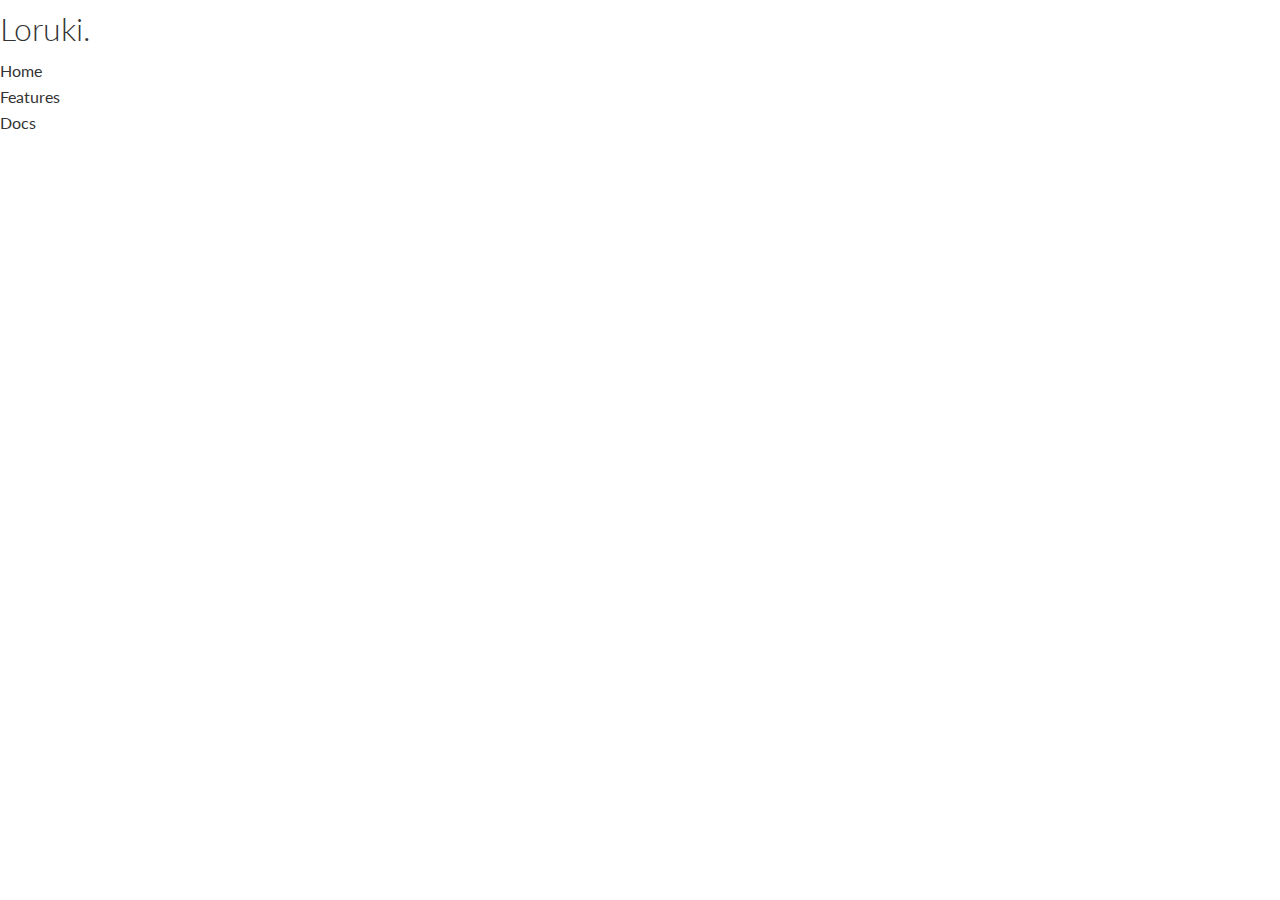
==== index.html @ 1c299499 "Basics styles and navbar" ====
<!DOCTYPE html>
<html lang="en">
<head>
    <meta charset="UTF-8">
    <meta name="viewport" content="width=device-width, initial-scale=1.0">
    <title>Loruki | Cloud Hostin for Everyone</title>
    <!-- css -->
    <link rel="stylesheet" href="css/style.css">
    <!-- font awesome -->
    <link rel="stylesheet" href="https://cdnjs.cloudflare.com/ajax/libs/font-awesome/5.15.1/css/all.min.css" integrity="sha512-+4zCK9k+qNFUR5X+cKL9EIR+ZOhtIloNl9GIKS57V1MyNsYpYcUrUeQc9vNfzsWfV28IaLL3i96P9sdNyeRssA==" crossorigin="anonymous" />
</head>
<body>
    <!-- Navbar -->
    <div class="navbar">
        <div class="container">
            <h1 class="logo">Loruki.</h1>
            <ul>
                <li><a href="index.html">Home</a></li>
                <li><a href="features.html">Features</a></li>
                <li><a href="docs.html">Docs</a></li>
            </ul>
        </div>
    </div>
</body>
</html>
---- css/style.css ----
@import url("https://fonts.googleapis.com/css2?family=Lato:wght@300&display=swap");

* {
  box-sizing: border-box;
  padding: 0;
  margin: 0;
}

body {
  font-family: "Lato", sans-serif;
  color: #333;
  line-height: 1.6;
}

ul {
  list-style-type: none;
}

a {
  text-decoration: none;
  color: #333;
}

h1,
h2 {
  font-weight: 300;
  line-height: 1.2;
  margin: 10px 0;
}

p {
  margin: 10px 0;
}

img {
  width: 100%;
}
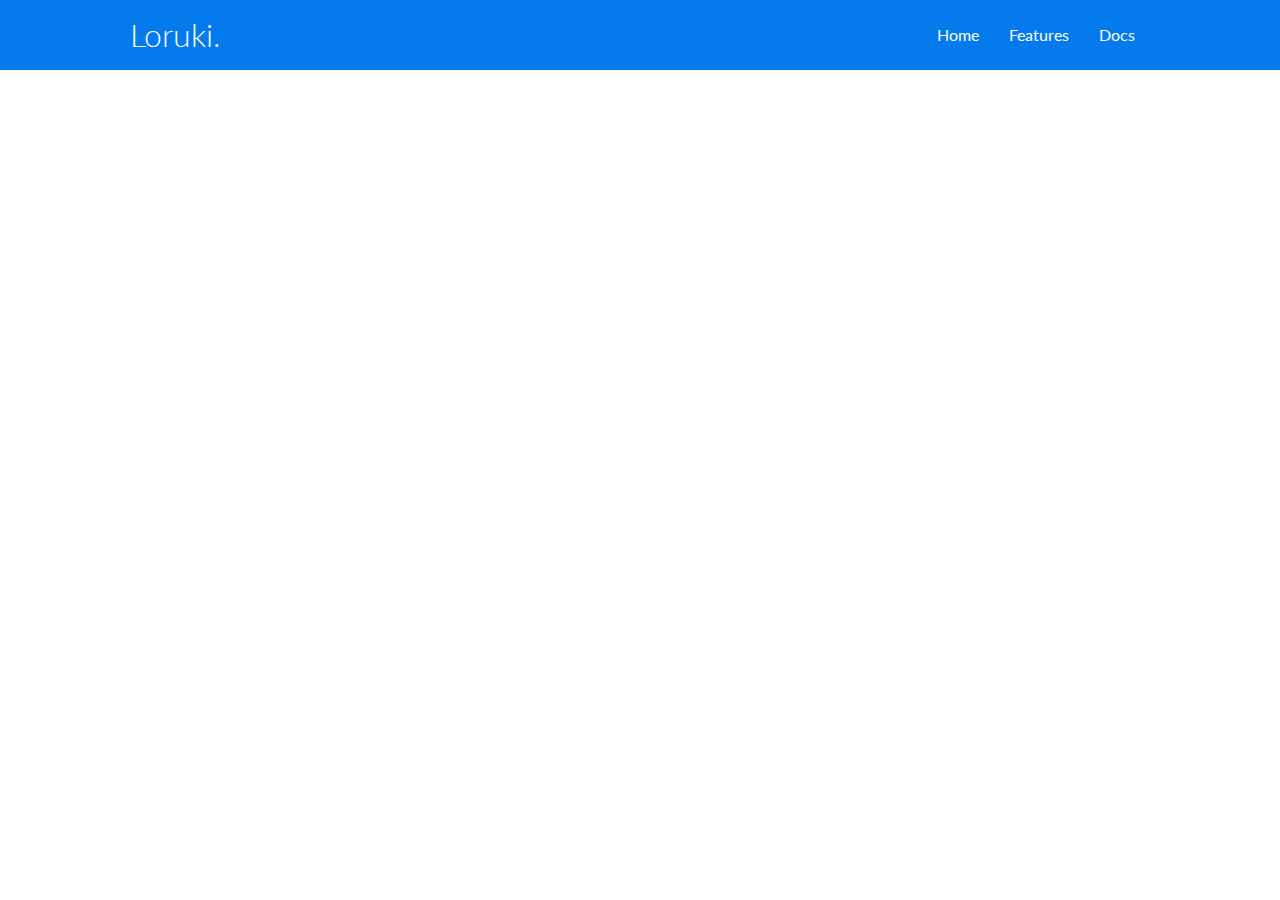
==== commit 664a13f2: "Adding navbar styling" ====
--- a/index.html
+++ b/index.html
@@ -12,7 +12,7 @@
 <body>
     <!-- Navbar -->
     <div class="navbar">
-        <div class="container">
+        <div class="container flex">
             <h1 class="logo">Loruki.</h1>
             <ul>
                 <li><a href="index.html">Home</a></li>
--- a/css/style.css
+++ b/css/style.css
@@ -35,3 +35,41 @@
 img {
   width: 100%;
 }
+
+.navbar {
+  background-color: #047aed;
+  color: #fff;
+  height: 70px;
+}
+
+.navbar ul {
+  display: flex;
+}
+
+.navbar a {
+  color: #fff;
+  padding: 10px;
+  margin: 0 5px;
+}
+
+.navbar a:hover {
+  border-bottom: 2px #fff solid;
+}
+
+.navbar .flex {
+  justify-content: space-between;
+}
+
+.container {
+  max-width: 1100px;
+  margin: 0 auto;
+  overflow: auto;
+  padding: 0 40px;
+}
+
+.flex {
+  display: flex;
+  justify-content: center;
+  align-items: center;
+  height: 100%;
+}
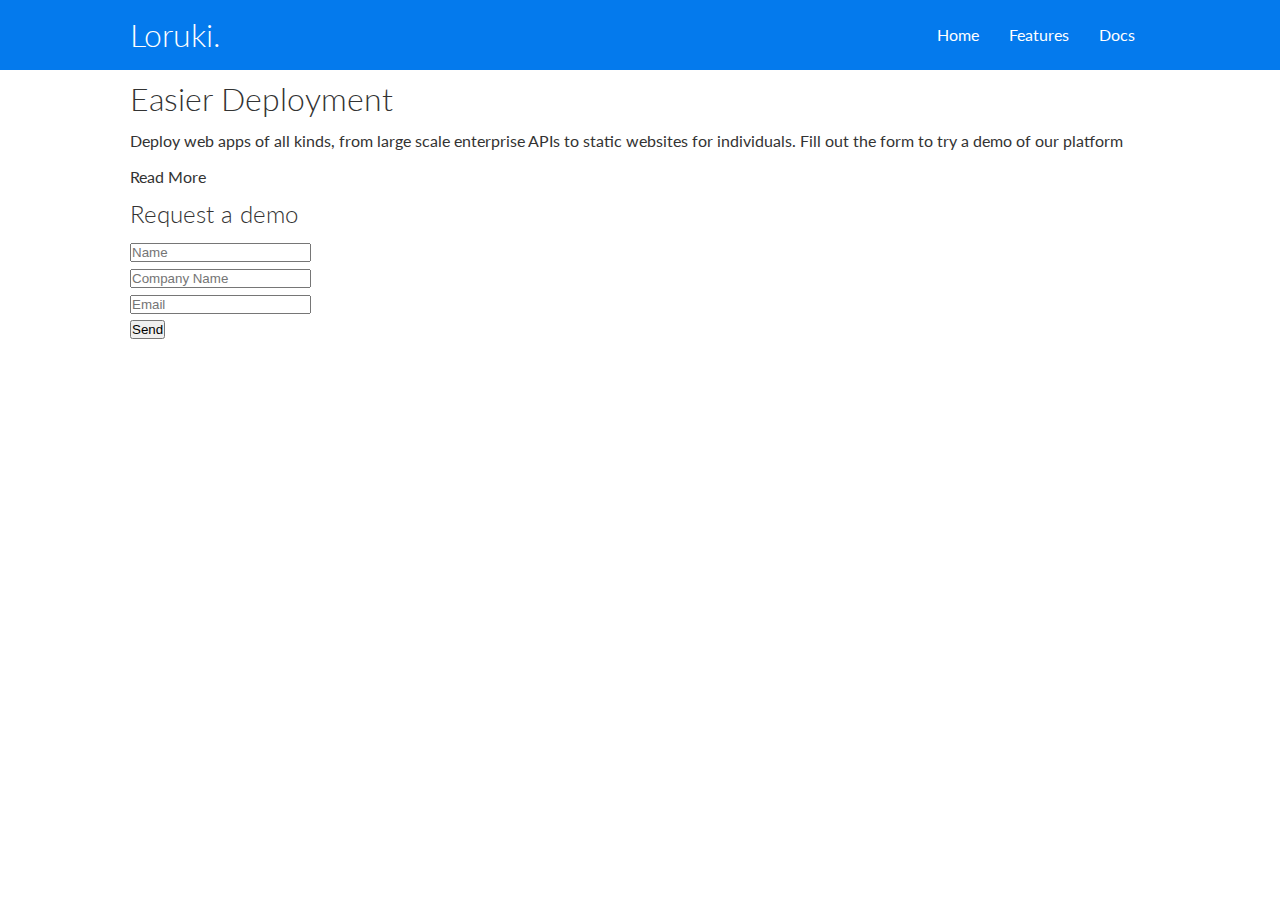
==== commit 1243f0be: "Setting up showcase in html" ====
--- a/index.html
+++ b/index.html
@@ -21,5 +21,35 @@
             </ul>
         </div>
     </div>
+
+    <!-- Show case -->
+    <section class="showcase">
+        <div class="container grid">
+            <div class="showcase-text">
+                <h1>Easier Deployment</h1>
+                <p>Deploy web apps of all kinds, from large scale enterprise APIs to static websites for individuals. Fill out the form to try a demo of our platform</p>
+                <a href="features.html" class="btn btn-outline">Read More</a>
+            </div>
+
+            <div class="showcase-form card">
+                <h2>Request a demo</h2>
+                <form>
+                    <div class="form-control">
+                        <input type="text" name="name" placeholder="Name" required>
+                    </div>
+                    <div class="form-control">
+                        <input type="text" name="company" placeholder="Company Name" required>
+                    </div>
+
+                    <div class="form-control">
+                        <input type="email" name="email" placeholder="Email" required>
+                    </div>
+                    <input type="submit" value="Send" class="btn btn-primary">
+                </form>
+            </div>
+        </div>
+
+
+    </section>
 </body>
 </html>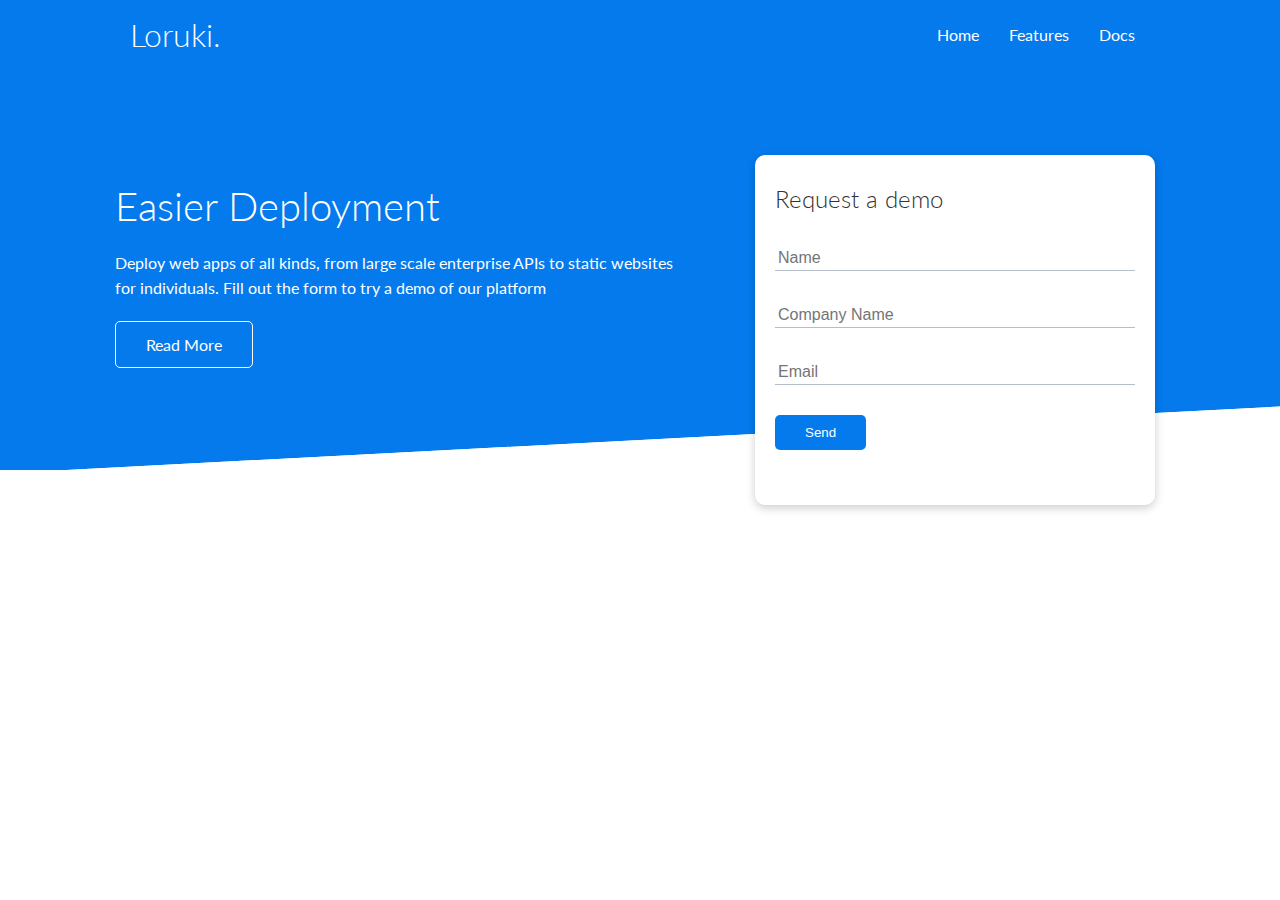
==== commit 040462a9: "Moving some css to utilities" ====
--- a/index.html
+++ b/index.html
@@ -5,6 +5,7 @@
     <meta name="viewport" content="width=device-width, initial-scale=1.0">
     <title>Loruki | Cloud Hostin for Everyone</title>
     <!-- css -->
+    <link rel="stylesheet" href="css/utilities.css">
     <link rel="stylesheet" href="css/style.css">
     <!-- font awesome -->
     <link rel="stylesheet" href="https://cdnjs.cloudflare.com/ajax/libs/font-awesome/5.15.1/css/all.min.css" integrity="sha512-+4zCK9k+qNFUR5X+cKL9EIR+ZOhtIloNl9GIKS57V1MyNsYpYcUrUeQc9vNfzsWfV28IaLL3i96P9sdNyeRssA==" crossorigin="anonymous" />
--- a/css/utilities.css
+++ b/css/utilities.css
@@ -0,0 +1,145 @@
+/* Utilities */
+.container {
+  max-width: 1100px;
+  margin: 0 auto;
+  overflow: auto;
+  padding: 0 40px;
+}
+
+.card {
+  background-color: #fff;
+  color: #333;
+  border-radius: 10px;
+  box-shadow: 0 3px 10px rgba(0, 0, 0, 0.2);
+  padding: 20px;
+  margin: 10px;
+}
+
+.btn {
+  display: inline-block;
+  padding: 10px 30px;
+  background-color: var(--primary-color);
+  color: #fff;
+  cursor: pointer;
+  border: none;
+  border-radius: 5px;
+}
+
+.btn-outline {
+  background-color: transparent;
+  border: 1px solid #fff;
+}
+
+.btn:hover {
+  transform: scale(0.98);
+}
+
+.text-center {
+  text-align: center;
+}
+
+.flex {
+  display: flex;
+  justify-content: center;
+  align-items: center;
+  height: 100%;
+}
+
+.grid {
+  display: grid;
+  grid-template-columns: repeat(2, 1fr);
+  gap: 20px;
+  justify-content: center;
+  align-items: center;
+  height: 100%;
+}
+
+.grid-3 {
+  grid-template-columns: repeat(3, 1fr);
+}
+
+/* Margins */
+.my-1 {
+  margin: 1rem 0;
+}
+
+.my-2 {
+  margin: 1.5rem 0;
+}
+
+.my-3 {
+  margin: 2rem 0;
+}
+
+.my-4 {
+  margin: 3rem 0;
+}
+
+.my-5 {
+  margin: 4rem 0;
+}
+
+.m-1 {
+  margin: 1rem;
+}
+
+.m-2 {
+  margin: 1.5rem;
+}
+
+.m-3 {
+  margin: 2rem;
+}
+
+.m-4 {
+  margin: 3rem;
+}
+
+.m-5 {
+  margin: 4rem;
+}
+
+/* Padding */
+.py-1 {
+  padding: 1rem 0;
+}
+
+.py-2 {
+  padding: 1.5rem 0;
+}
+
+.py-3 {
+  padding: 2rem 0;
+}
+
+.py-4 {
+  padding: 3rem 0;
+}
+
+.py-5 {
+  padding: 4rem 0;
+}
+
+.py-1 {
+  padding: 1rem 0;
+}
+
+.p-1 {
+  padding: 1.5rem;
+}
+
+.p-2 {
+  padding: 1.5rem;
+}
+
+.p-3 {
+  padding: 2rem;
+}
+
+.p-4 {
+  padding: 3rem;
+}
+
+.p-5 {
+  padding: 4rem;
+}
--- a/css/style.css
+++ b/css/style.css
@@ -1,4 +1,8 @@
 @import url("https://fonts.googleapis.com/css2?family=Lato:wght@300&display=swap");
+
+:root {
+  --primary-color: #047aed;
+}
 
 * {
   box-sizing: border-box;
@@ -36,8 +40,9 @@
   width: 100%;
 }
 
+/* Navbar */
 .navbar {
-  background-color: #047aed;
+  background-color: var(--primary-color);
   color: #fff;
   height: 70px;
 }
@@ -60,11 +65,104 @@
   justify-content: space-between;
 }
 
+/* Showcase */
+.showcase {
+  height: 400px;
+  background-color: var(--primary-color);
+  color: #fff;
+  position: relative;
+}
+
+.showcase h1 {
+  font-size: 40px;
+}
+
+.showcase p {
+  margin: 20px 0;
+}
+
+.showcase .grid {
+  overflow: visible;
+  grid-template-columns: 55% 45%;
+  gap: 30px;
+}
+
+.showcase-form {
+  position: relative;
+  top: 60px;
+  height: 350px;
+  width: 400px;
+  padding: 40px;
+  z-index: 100;
+  justify-self: flex-end;
+}
+
+.showcase-form .form-control {
+  margin: 30px 0;
+}
+
+.showcase-form input[type="text"],
+.showcase-form input[type="email"] {
+  border: 0;
+  border-bottom: 1px solid #b4becb;
+  width: 100%;
+  padding: 3px;
+  font-size: 16px;
+}
+
+.showcase-form input:focus {
+  outline: none;
+}
+
+.showcase::before,
+.showcase::after {
+  content: "";
+  position: absolute;
+  height: 100px;
+  bottom: -70px;
+  right: 0;
+  left: 0;
+  background-color: #fff;
+  transform: skewY(-3deg);
+  -webkit-transform: skewY(-3deg);
+  -moz-transform: skewY(-3deg);
+  -ms-transform: skewY(-3deg);
+}
+
+/* Utilities */
 .container {
   max-width: 1100px;
   margin: 0 auto;
   overflow: auto;
   padding: 0 40px;
+}
+
+.card {
+  background-color: #fff;
+  color: #333;
+  border-radius: 10px;
+  box-shadow: 0 3px 10px rgba(0, 0, 0, 0.2);
+  padding: 20px;
+  margin: 10px;
+}
+
+.btn {
+  display: inline-block;
+  padding: 10px 30px;
+  background-color: var(--primary-color);
+  color: #fff;
+  cursor: pointer;
+  border: none;
+  border-radius: 5px;
+}
+
+.btn-outline {
+  background-color: transparent;
+  border: 1px solid #fff;
+}
+
+.btn:hover {
+  transform: scale(0.98);
 }
 
 .flex {
@@ -73,3 +171,12 @@
   align-items: center;
   height: 100%;
 }
+
+.grid {
+  display: grid;
+  grid-template-columns: repeat(2, 1fr);
+  gap: 20px;
+  justify-content: center;
+  align-items: center;
+  height: 100%;
+}
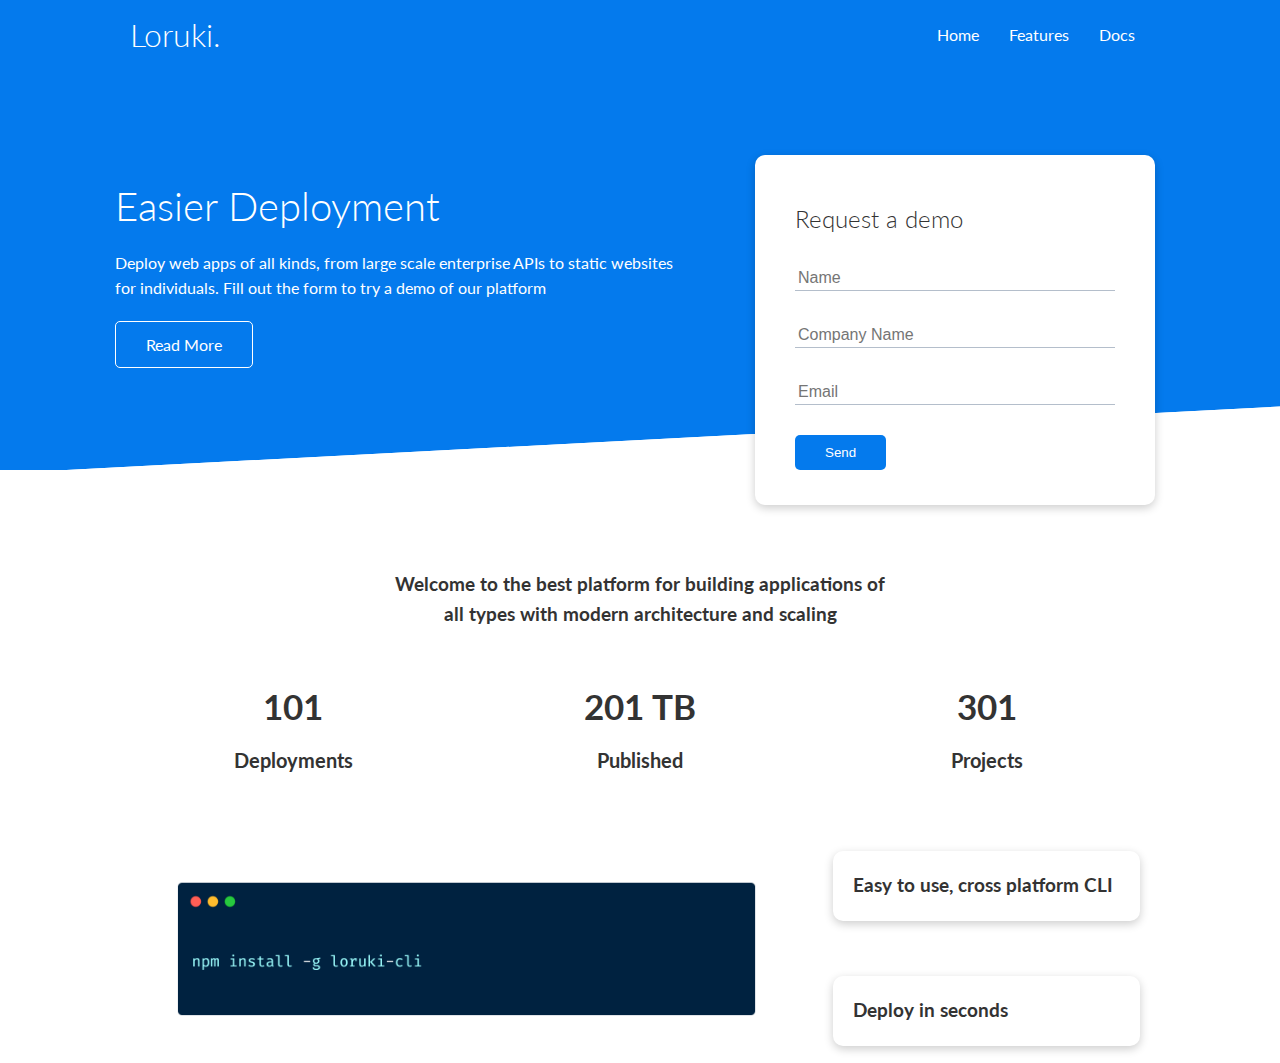
==== commit d121b1b0: "Wrapping up stats and moving to cli" ====
--- a/index.html
+++ b/index.html
@@ -52,5 +52,49 @@
 
 
     </section>
+
+    <!-- Stats -->
+    <section class="stats">
+        <div class="container">
+            <h3 class="stats-heading text-center my-1">
+                Welcome to the best platform for building applications of all types with modern architecture and scaling
+            </h3>
+
+            <div class="grid grid-3 text-center my-4">
+                <div>
+                    <i class="fas fa-server fa-3x"></i>
+                    <h3>101</h3>
+                    <p class="text-secondary">Deployments</p>
+                </div>                
+
+                <div>
+                    <i class="fas fa-upload fa-3x"></i>
+                    <h3>201 TB</h3>
+                    <p class="text-secondary">Published</p>
+                </div>
+
+                <div>
+                    <i class="fas fa-project-diagram fa-3x"></i>
+                    <h3>301</h3>
+                    <p class="text-secondary">Projects</p>
+                </div>
+                
+            </div>
+        </div>
+    </section>
+
+    <!-- CLI -->
+    <section class="cli">
+        <div class="container grid">
+            <img src="images/cli.png" alt="">
+            <div class="card">
+                <h3>Easy to use, cross platform CLI</h3>
+            </div>
+
+            <div class="card">
+                <h3>Deploy in seconds</h3>
+            </div>
+        </div>
+    </section>
 </body>
 </html>--- a/css/style.css
+++ b/css/style.css
@@ -129,54 +129,32 @@
   -ms-transform: skewY(-3deg);
 }
 
-/* Utilities */
-.container {
-  max-width: 1100px;
-  margin: 0 auto;
-  overflow: auto;
-  padding: 0 40px;
+/* Stats */
+.stats {
+  padding-top: 100px;
 }
 
-.card {
-  background-color: #fff;
-  color: #333;
-  border-radius: 10px;
-  box-shadow: 0 3px 10px rgba(0, 0, 0, 0.2);
-  padding: 20px;
-  margin: 10px;
+.stats-heading {
+  max-width: 500px;
+  margin: auto;
 }
 
-.btn {
-  display: inline-block;
-  padding: 10px 30px;
-  background-color: var(--primary-color);
-  color: #fff;
-  cursor: pointer;
-  border: none;
-  border-radius: 5px;
+.stats .grid h3 {
+  font-size: 35px;
 }
 
-.btn-outline {
-  background-color: transparent;
-  border: 1px solid #fff;
+.stats .grid p {
+  font-size: 20px;
+  font-weight: bold;
 }
 
-.btn:hover {
-  transform: scale(0.98);
+/* CLI */
+.cli .grid {
+  grid-template-columns: repeat(3, 1fr);
+  grid-template-rows: repeat(2, 1fr);
 }
 
-.flex {
-  display: flex;
-  justify-content: center;
-  align-items: center;
-  height: 100%;
+.cli .grid > *:first-child {
+  grid-column: 1 / span 2;
+  grid-row: 1 / span 2;
 }
-
-.grid {
-  display: grid;
-  grid-template-columns: repeat(2, 1fr);
-  gap: 20px;
-  justify-content: center;
-  align-items: center;
-  height: 100%;
-}
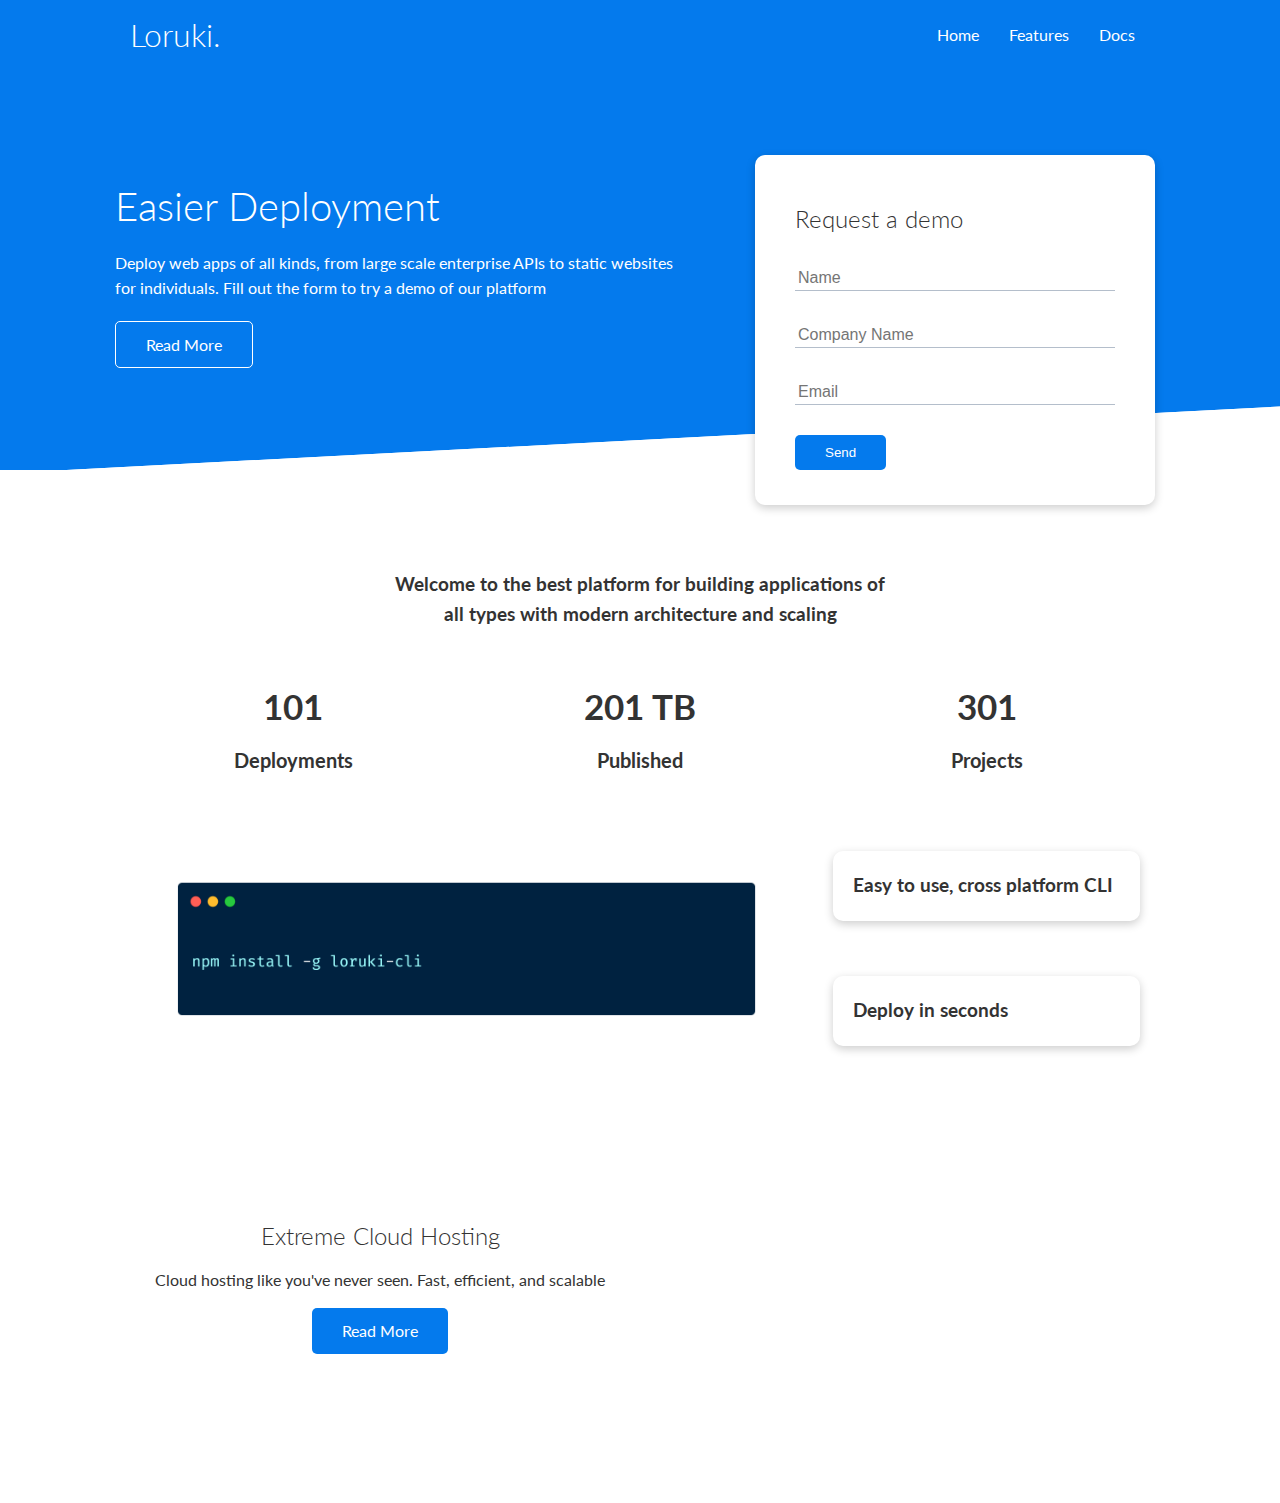
==== commit a160cbd1: "Adding cloud section" ====
--- a/index.html
+++ b/index.html
@@ -96,5 +96,18 @@
             </div>
         </div>
     </section>
+
+    <!-- Cloud -->
+    <section class="cloud bg-primary my-2 py-2">
+        <div class="container grid">
+            <div class="text-center">
+                <h2 class="lg">Extreme Cloud Hosting</h2>
+                <p class="lead my-1">Cloud hosting like you've never seen. Fast, efficient, and scalable</p>
+                <a href="features.html" class="btn btn-dark">Read More</a>
+            </div>
+            <!-- image -->
+            <img src="images/cloud.png" alt="">
+        </div>
+    </section>
 </body>
 </html>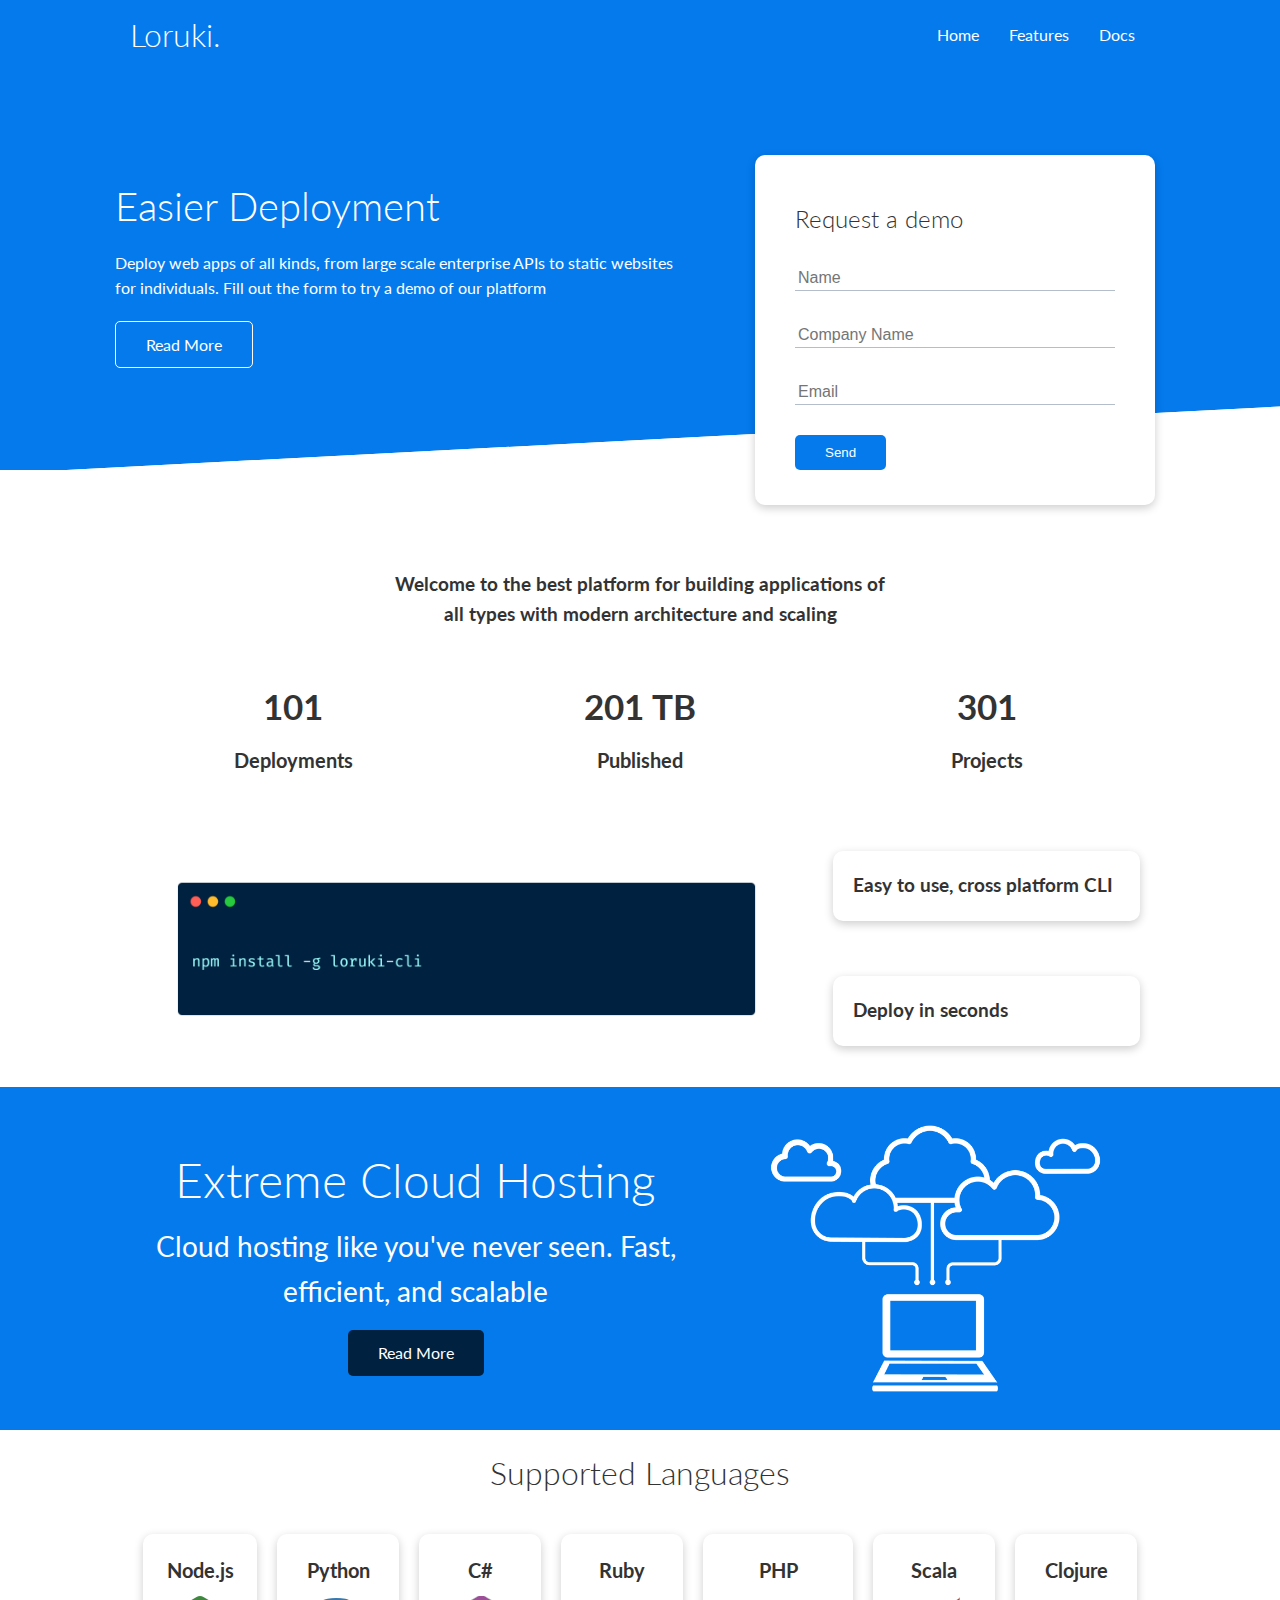
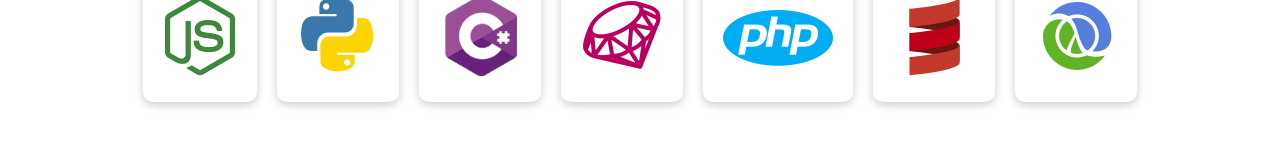
==== commit 45abff76: "Content and style for languages section" ====
--- a/index.html
+++ b/index.html
@@ -109,5 +109,42 @@
             <img src="images/cloud.png" alt="">
         </div>
     </section>
+
+    <!-- Languages -->
+    <section class="languages">
+        <h2 class="md text-center my-2">
+            Supported Languages
+        </h2>
+        <div class="container flex">
+            <div class="card">
+                <h4>Node.js</h4>
+                <img src="images/logos/node.png" alt="">
+            </div>
+            <div class="card">
+                <h4>Python</h4>
+                <img src="images/logos/python.png" alt="">
+              </div>
+              <div class="card">
+                <h4>C#</h4>
+                <img src="images/logos/csharp.png" alt="">
+              </div>
+              <div class="card">
+                <h4>Ruby</h4>
+                <img src="images/logos/ruby.png" alt="">
+              </div>
+              <div class="card">
+                <h4>PHP</h4>
+                <img src="images/logos/php.png" alt="">
+              </div>
+              <div class="card">
+                <h4>Scala</h4>
+                <img src="images/logos/scala.png" alt="">
+              </div>
+              <div class="card">
+                <h4>Clojure</h4>
+                <img src="images/logos/clojure.png" alt="">
+              </div>
+        </div>
+    </section>
 </body>
 </html>--- a/css/utilities.css
+++ b/css/utilities.css
@@ -32,6 +32,52 @@
 
 .btn:hover {
   transform: scale(0.98);
+}
+
+/* background and colored buttons */
+.bg-primary,
+.btn-primary {
+  background-color: var(--primary-color);
+  color: #fff;
+}
+
+.bg-secondary,
+.btn-secondary {
+  background-color: var(--secondary-color);
+  color: #fff;
+}
+
+.bg-dark,
+.btn-dark {
+  background-color: var(--dark-color);
+  color: #fff;
+}
+
+.bg-light,
+.btn-light {
+  background-color: var(--light-color);
+  color: #333;
+}
+
+/* Text sizes */
+.lead {
+  font-size: 28px;
+}
+
+.sm {
+  font-size: 1rem;
+}
+
+.md {
+  font-size: 2rem;
+}
+
+.lg {
+  font-size: 3rem;
+}
+
+.xl {
+  font-size: 4rem;
 }
 
 .text-center {
--- a/css/style.css
+++ b/css/style.css
@@ -2,6 +2,9 @@
 
 :root {
   --primary-color: #047aed;
+  --secondary-color: #1c3fa8;
+  --dark-color: #002240;
+  --light-color: #f4f4f4;
 }
 
 * {
@@ -158,3 +161,28 @@
   grid-column: 1 / span 2;
   grid-row: 1 / span 2;
 }
+
+/* Cloud */
+.cloud .grid {
+  grid-template-columns: 4fr 3fr;
+}
+
+/* Languages */
+.languages .flex {
+  flex-wrap: wrap;
+}
+
+.languages .card {
+  text-align: center;
+  margin: 18px 10px 40px;
+  transition: transform 0.2s ease-in;
+}
+
+.languages .card h4 {
+  font-size: 20px;
+  margin-bottom: 10px;
+}
+
+.languages .card:hover {
+  transform: translateY(-10px);
+}
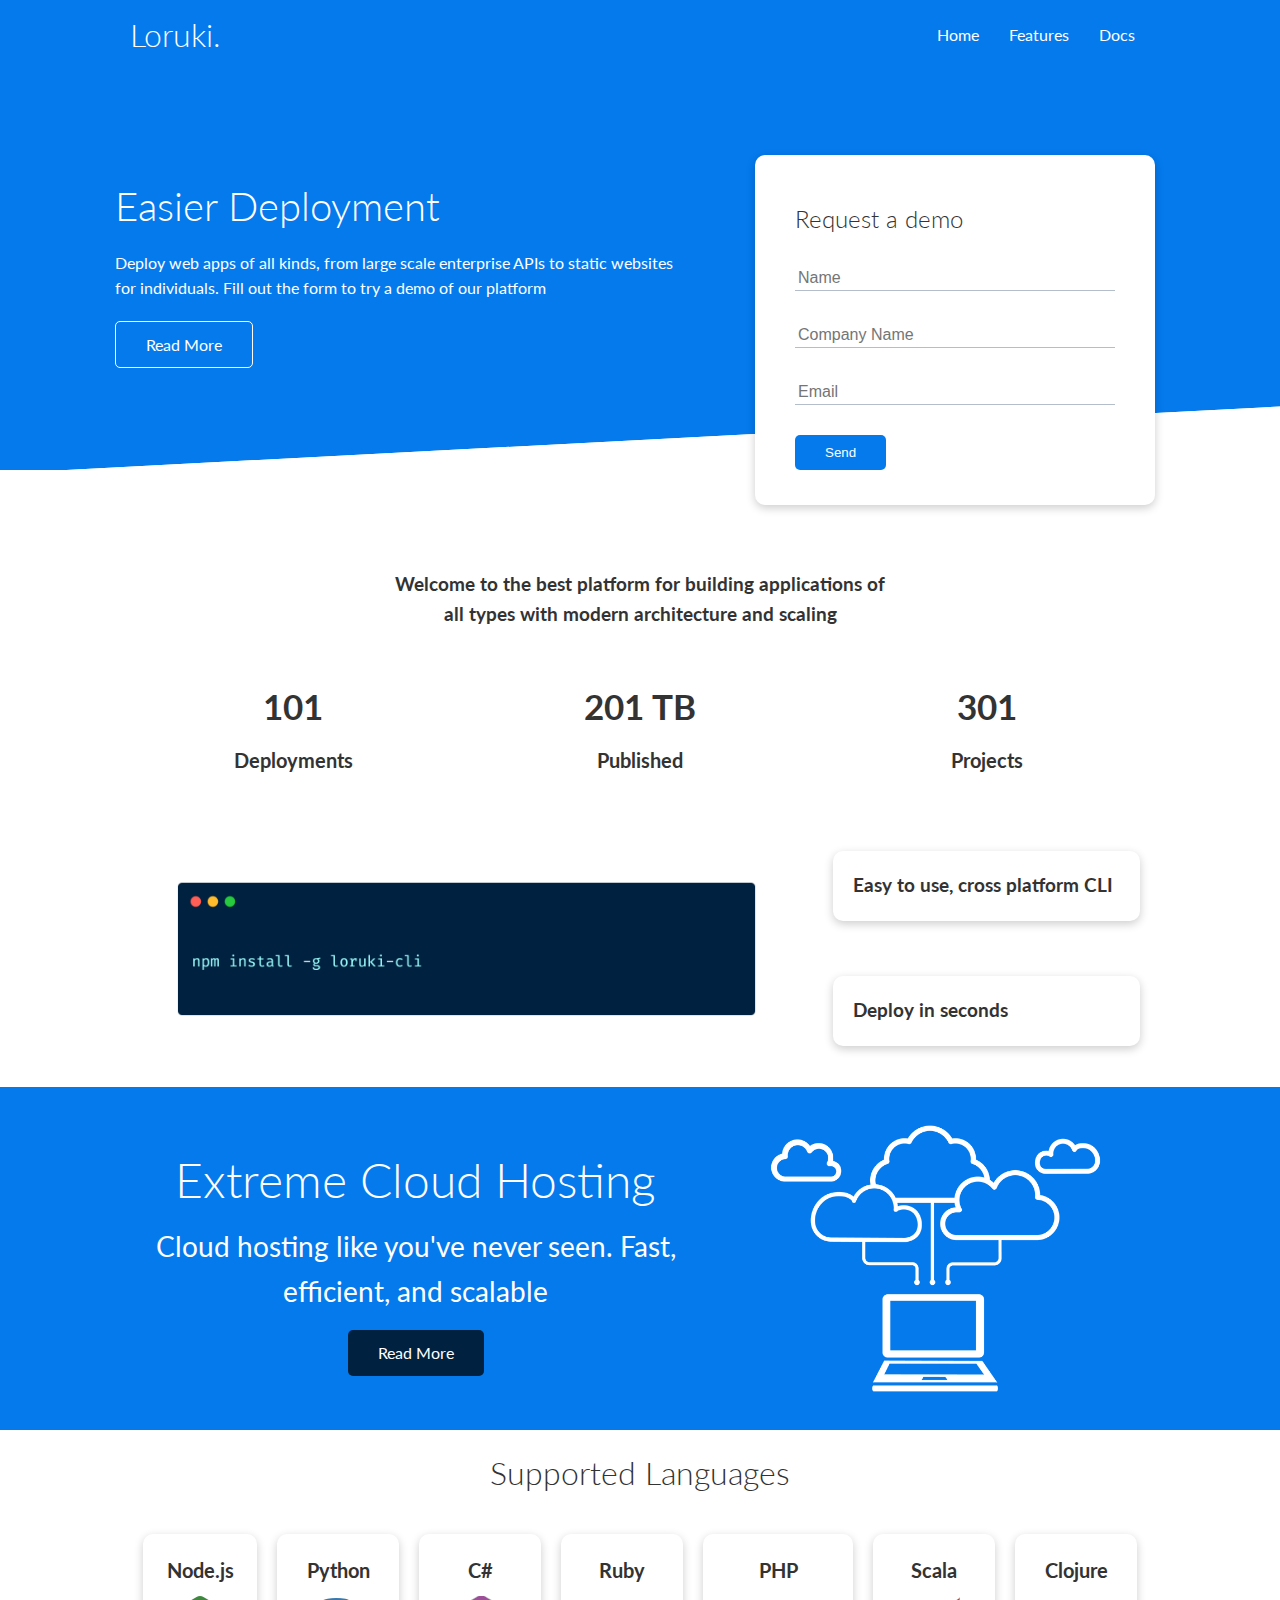
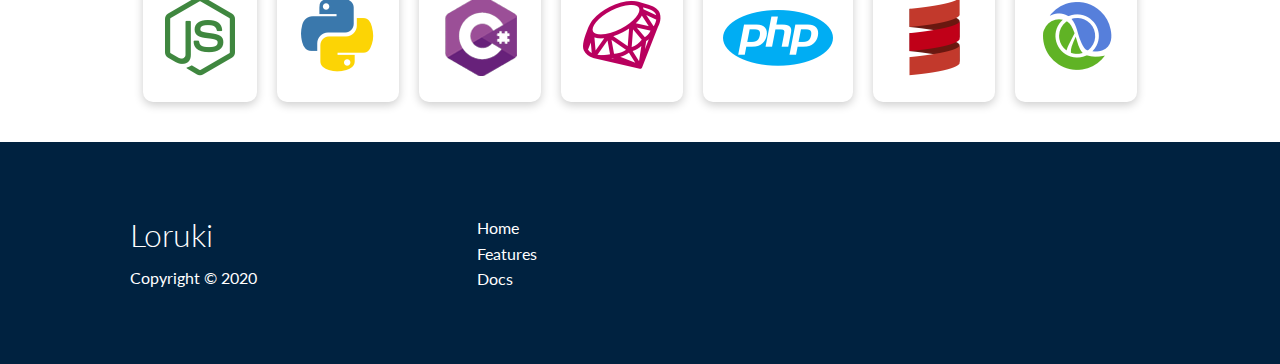
==== commit 8d772d80: "Content and style for footer" ====
--- a/index.html
+++ b/index.html
@@ -146,5 +146,30 @@
               </div>
         </div>
     </section>
+
+    <!-- Footer -->
+    <footer class="footer bg-dark py-5">
+        <div class="container grid grid-3">
+            <div>
+                <h1>Loruki</h1>
+                <p>Copyright &copy; 2020</p>
+            </div>
+
+            <nav>
+                <ul>
+                    <li><a href="index.html">Home</a></li>
+                    <li><a href="features.html">Features</a></li>
+                    <li><a href="docs.html">Docs</a></li>
+                </ul>
+            </nav>
+    
+            <div class="social">
+                <a href="#"><i class="fab fa-github fa-2x"></i></a>
+                <a href="#"><i class="fab fa-facebook fa-2x"></i></a>
+                <a href="#"><i class="fab fa-instagram fa-2x"></i></a>
+                <a href="#"><i class="fab fa-twitter fa-2x"></i></a>
+            </div>
+        </div>
+    </footer>
 </body>
 </html>--- a/css/utilities.css
+++ b/css/utilities.css
@@ -59,6 +59,15 @@
   color: #333;
 }
 
+.bg-primary a,
+.btn-primary a,
+.bg-secondary a,
+.btn-secondary a,
+.bg-dark a,
+.btn-dark a {
+  color: #fff;
+}
+
 /* Text sizes */
 .lead {
   font-size: 28px;
--- a/css/style.css
+++ b/css/style.css
@@ -186,3 +186,8 @@
 .languages .card:hover {
   transform: translateY(-10px);
 }
+
+/* Footer */
+.footer .social a {
+  margin: 0 10px;
+}
